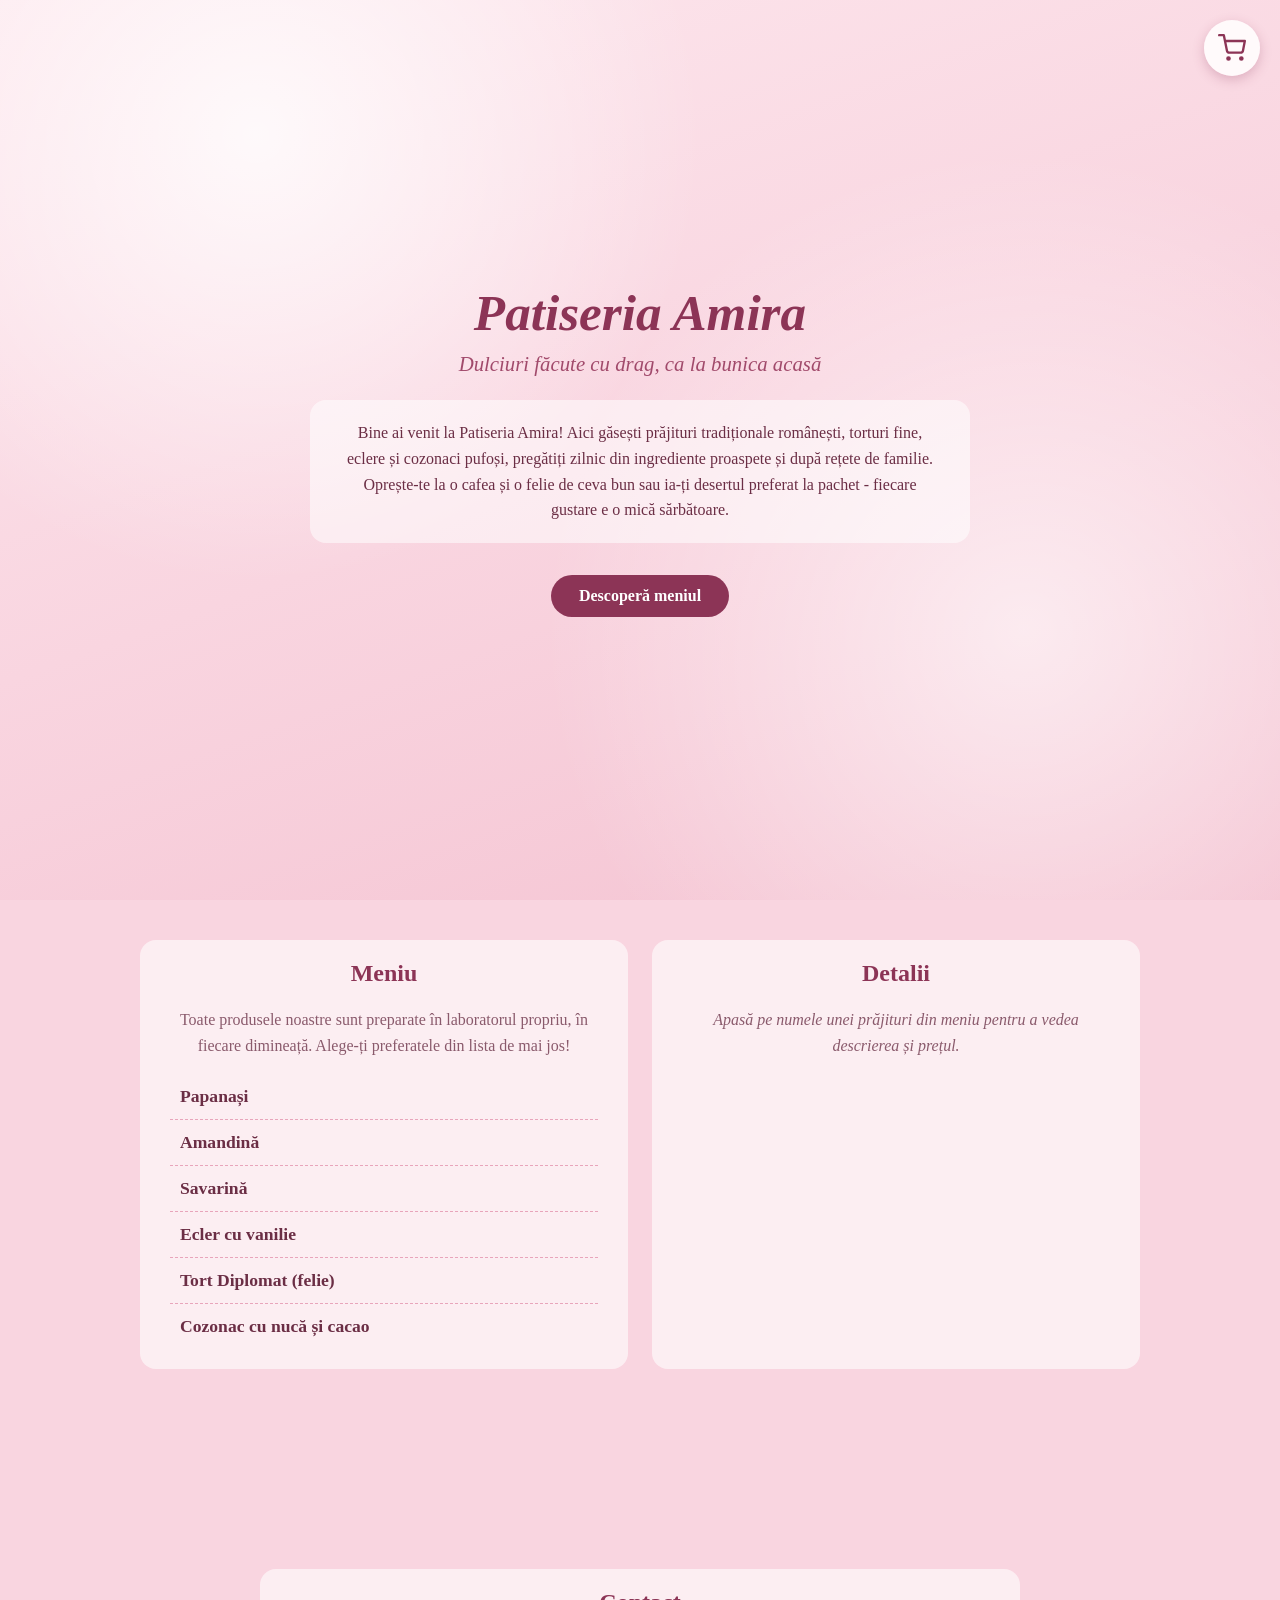
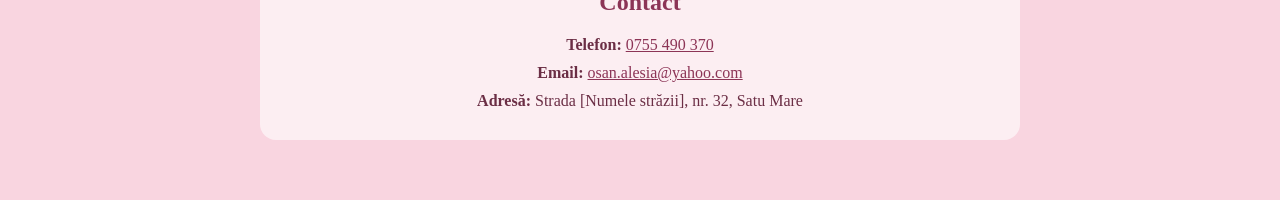
==== index.html @ f15f2f14 "Rename atestat.html to index.html" ====
<!DOCTYPE html>
<html lang="ro">
    <head>
        <meta charset="UTF-8">
        <meta name="viewport" content="width=device-width, initial-scale=1.0">
        <title>Patiseria Amira</title>
        <link rel="stylesheet" href="atestat.css">
    </head>
    <body>
        <a class="cos-icon" href="#cos" aria-label="Coșul de cumpărături">
            <svg viewBox="0 0 24 24" width="28" height="28" fill="none" stroke="currentColor" stroke-width="2" stroke-linecap="round" stroke-linejoin="round">
                <circle cx="9" cy="21" r="1"></circle>
                <circle cx="20" cy="21" r="1"></circle>
                <path d="M1 1h4l2.68 13.39a2 2 0 0 0 2 1.61h9.72a2 2 0 0 0 2-1.61L23 6H6"></path>
            </svg>
            <span class="cos-numar" id="cos-numar" hidden>0</span>
        </a>

        <div id="pagina-principala">
            <section class="bun-venit" id="acasa">
                <h1><b><i>Patiseria Amira</i></b></h1>
                <p class="slogan">Dulciuri făcute cu drag, ca la bunica acasă</p>
                <p class="descriere">
                    Bine ai venit la Patiseria Amira! Aici găsești prăjituri tradiționale românești,
                    torturi fine, eclere și cozonaci pufoși, pregătiți zilnic din ingrediente proaspete
                    și după rețete de familie. Oprește-te la o cafea și o felie de ceva bun
                    sau ia-ți desertul preferat la pachet - fiecare gustare e o mică sărbătoare.
                </p>
                <a class="buton" href="#meniu">Descoperă meniul</a>
            </section>

            <div class="zona-meniu" id="meniu">
                <section class="meniu">
                    <h2>Meniu</h2>
                    <p class="intro">
                        Toate produsele noastre sunt preparate în laboratorul propriu, în fiecare dimineață.
                        Alege-ți preferatele din lista de mai jos!
                    </p>
                    <button class="produs" type="button" data-descriere="Cu smântână și dulceață de afine" data-pret="22">Papanași</button>
                    <button class="produs" type="button" data-descriere="Blat de ciocolată însiropat, cremă fondantă și glazură" data-pret="12">Amandină</button>
                    <button class="produs" type="button" data-descriere="Blat însiropat cu frișcă proaspătă" data-pret="12">Savarină</button>
                    <button class="produs" type="button" data-descriere="Aluat opărit, cremă de vanilie și glazură de ciocolată" data-pret="10">Ecler cu vanilie</button>
                    <button class="produs" type="button" data-descriere="Cremă de vanilie, frișcă și fructe" data-pret="15">Tort Diplomat (felie)</button>
                    <button class="produs" type="button" data-descriere="Făcut în casă, după rețeta tradițională" data-pret="35">Cozonac cu nucă și cacao</button>
                </section>

                <section class="detalii">
                    <h2>Detalii</h2>
                    <p class="indemn" id="detalii-indemn">Apasă pe numele unei prăjituri din meniu pentru a vedea descrierea și prețul.</p>
                    <div id="detalii-continut" hidden>
                        <h3 id="detalii-nume"></h3>
                        <p id="detalii-descriere"></p>
                        <p class="pret" id="detalii-pret"></p>
                        <button class="buton" id="adauga-in-cos" type="button">Adaugă în coș</button>
                    </div>
                </section>
            </div>

            <section class="contact" id="contact">
                <h2>Contact</h2>
                <p><b>Telefon:</b> <a href="tel:+40700000000">0755 490 370</a></p>
                <p><b>Email:</b> <a href="mailto:contact@exemplu.com">osan.alesia@yahoo.com</a></p>
                <p><b>Adresă:</b> Strada [Numele străzii], nr. 32, Satu Mare</p>
            </section>
        </div>

        <section class="pagina-cos" id="cos" hidden>
            <h2>Coșul tău</h2>
            <p class="indemn" id="cos-gol">Coșul este gol. Alege ceva bun din meniu!</p>
            <ul class="cos-lista" id="cos-lista"></ul>
            <p class="cos-total" id="cos-total" hidden>Total: <span id="cos-suma">0</span> lei</p>
            <p class="cos-inapoi"><a class="buton" href="#meniu">← Înapoi la meniu</a></p>
        </section>

        <script src="atestat.js"></script>
    </body>
</html>
---- atestat.css ----
[hidden]
{
    display: none !important;
}
html
{
    scroll-behavior: smooth;
}
body
{
    margin: 0;
    min-height: 100vh;
    background-color: #f9d5e0;
    background-image:
        radial-gradient(circle at 20% 15%, rgba(255, 255, 255, 0.8), transparent 35%),
        radial-gradient(circle at 80% 70%, rgba(255, 255, 255, 0.6), transparent 40%),
        linear-gradient(160deg, #fde8ee 0%, #f9d5e0 50%, #f4c2d1 100%);
    background-attachment: fixed;
    font-family: Georgia, "Times New Roman", serif;
    color: #6b2e45;
}
.bun-venit
{
    min-height: 100vh;
    box-sizing: border-box;
    display: flex;
    flex-direction: column;
    justify-content: center;
    align-items: center;
    text-align: center;
    padding: 40px 20px;
}
.bun-venit h1
{
    margin: 0 0 10px 0;
    font-size: 3.2em;
    color: #8c3456;
}
.slogan
{
    margin: 0 0 24px 0;
    font-size: 1.3em;
    font-style: italic;
    color: #a14a6b;
}
.bun-venit .descriere
{
    max-width: 600px;
    margin: 0 0 32px 0;
    padding: 20px 30px;
    line-height: 1.6;
    background: rgba(255, 255, 255, 0.55);
    border-radius: 16px;
}
.buton
{
    display: inline-block;
    padding: 12px 28px;
    border-radius: 30px;
    border: none;
    background: #8c3456;
    color: #fff;
    text-decoration: none;
    font-family: inherit;
    font-size: inherit;
    font-weight: bold;
    cursor: pointer;
}
.buton:hover
{
    background: #a14a6b;
}
.zona-meniu
{
    display: flex;
    flex-wrap: wrap;
    gap: 24px;
    max-width: 1000px;
    margin: 40px auto;
    padding: 0 20px;
}
.meniu, .detalii
{
    flex: 1 1 300px;
    padding: 20px 30px;
    background: rgba(255, 255, 255, 0.6);
    border-radius: 16px;
}
.meniu h2, .detalii h2
{
    text-align: center;
    color: #8c3456;
    margin-top: 0;
}
.produs
{
    display: block;
    width: 100%;
    padding: 12px 10px;
    border: none;
    border-bottom: 1px dashed #e8a5bb;
    background: none;
    font: inherit;
    font-size: 1.1em;
    font-weight: bold;
    color: inherit;
    text-align: left;
    cursor: pointer;
}
.produs:last-child
{
    border-bottom: none;
}
.produs:hover
{
    background: rgba(232, 165, 187, 0.2);
}
.produs.activ
{
    background: rgba(232, 165, 187, 0.4);
    color: #8c3456;
}
.indemn
{
    text-align: center;
    font-style: italic;
    color: #8a5a6c;
}
.detalii h3
{
    margin: 0 0 12px 0;
    font-size: 1.5em;
    color: #8c3456;
}
.detalii p
{
    line-height: 1.6;
}
.pret
{
    font-size: 1.3em;
    font-weight: bold;
    color: #8c3456;
}
.meniu .intro
{
    text-align: center;
    margin: 0 0 16px 0;
    line-height: 1.6;
    color: #8a5a6c;
}
.contact
{
    max-width: 700px;
    margin: 200px auto 60px auto;
    padding: 20px 30px;
    background: rgba(255, 255, 255, 0.6);
    border-radius: 16px;
    text-align: center;
}
.contact h2
{
    color: #8c3456;
    margin-top: 0;
}
.contact p
{
    margin: 10px 0;
}
.contact a
{
    color: #8c3456;
}
.cos-icon
{
    position: fixed;
    top: 20px;
    right: 20px;
    z-index: 10;
    width: 56px;
    height: 56px;
    display: flex;
    justify-content: center;
    align-items: center;
    border-radius: 50%;
    background: rgba(255, 255, 255, 0.85);
    box-shadow: 0 4px 12px rgba(140, 52, 86, 0.25);
    color: #8c3456;
    text-decoration: none;
}
.cos-icon:hover
{
    background: #fff;
}
.cos-numar
{
    position: absolute;
    top: -4px;
    right: -4px;
    min-width: 22px;
    height: 22px;
    padding: 0 6px;
    box-sizing: border-box;
    border-radius: 11px;
    background: #8c3456;
    color: #fff;
    font-size: 0.8em;
    font-weight: bold;
    line-height: 22px;
    text-align: center;
}
.pagina-cos
{
    max-width: 700px;
    margin: 100px auto 60px auto;
    padding: 20px 30px;
    background: rgba(255, 255, 255, 0.6);
    border-radius: 16px;
}
.pagina-cos h2
{
    text-align: center;
    color: #8c3456;
    margin-top: 0;
}
.cos-lista
{
    list-style: none;
    margin: 0;
    padding: 0;
}
.cos-articol
{
    display: flex;
    align-items: center;
    gap: 16px;
    padding: 12px 0;
    border-bottom: 1px dashed #e8a5bb;
}
.cos-nume
{
    flex: 1;
    font-weight: bold;
}
.cos-cantitate
{
    display: flex;
    align-items: center;
    gap: 8px;
}
.cos-cantitate button
{
    width: 28px;
    height: 28px;
    border: 1px solid #e8a5bb;
    border-radius: 50%;
    background: #fff;
    color: #8c3456;
    font-family: inherit;
    font-size: 1em;
    font-weight: bold;
    line-height: 1;
    cursor: pointer;
}
.cos-cantitate button:hover
{
    background: #fde8ee;
}
.cos-subtotal
{
    min-width: 70px;
    text-align: right;
    font-weight: bold;
    color: #8c3456;
}
.cos-total
{
    margin: 0;
    padding-top: 16px;
    text-align: right;
    font-size: 1.3em;
    font-weight: bold;
    color: #8c3456;
}
.cos-inapoi
{
    margin: 24px 0 0 0;
    text-align: center;
}
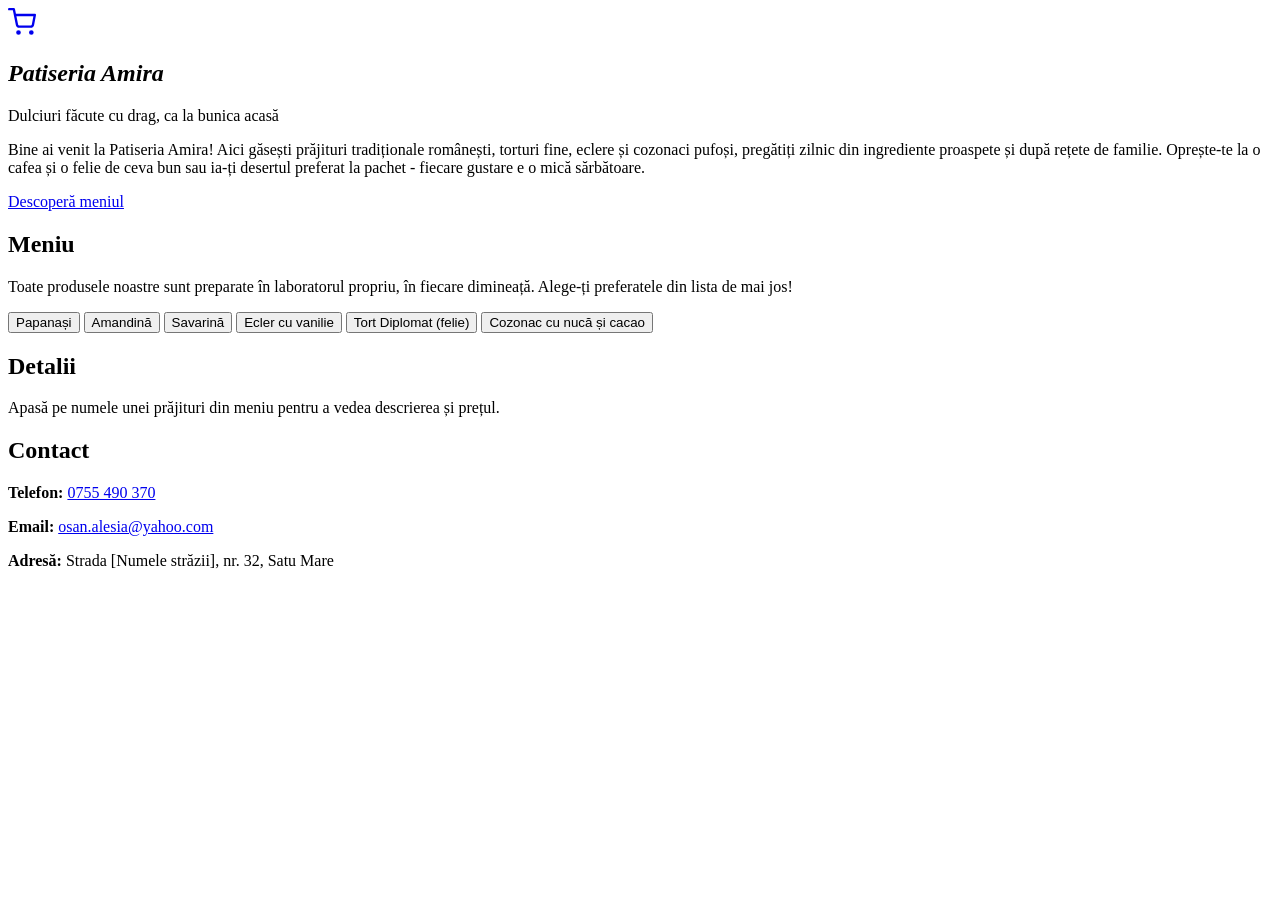
==== commit 9eba5224: "doamne ajuta" ====
--- a/index.html
+++ b/index.html
@@ -4,7 +4,7 @@
         <meta charset="UTF-8">
         <meta name="viewport" content="width=device-width, initial-scale=1.0">
         <title>Patiseria Amira</title>
-        <link rel="stylesheet" href="atestat.css">
+        <link rel="stylesheet" href="css/style.css">
     </head>
     <body>
         <a class="cos-icon" href="#cos" aria-label="Coșul de cumpărături">
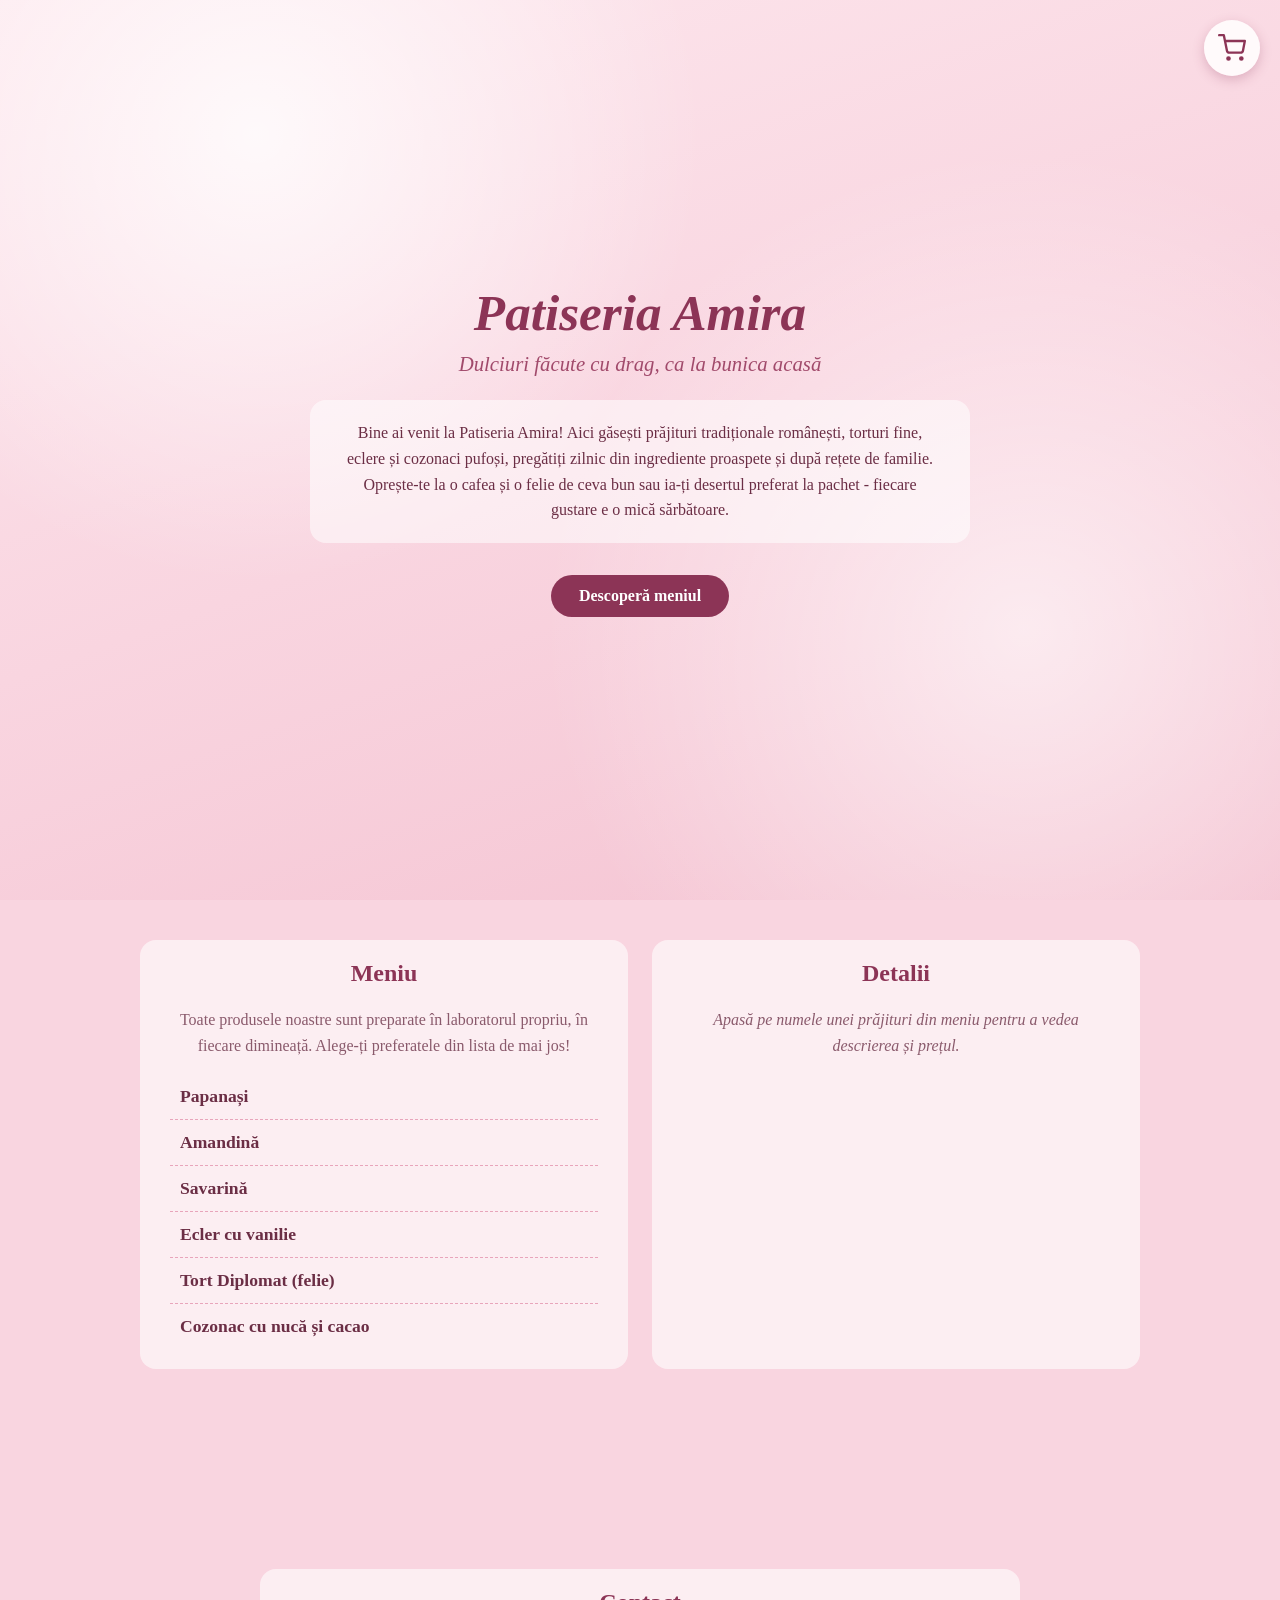
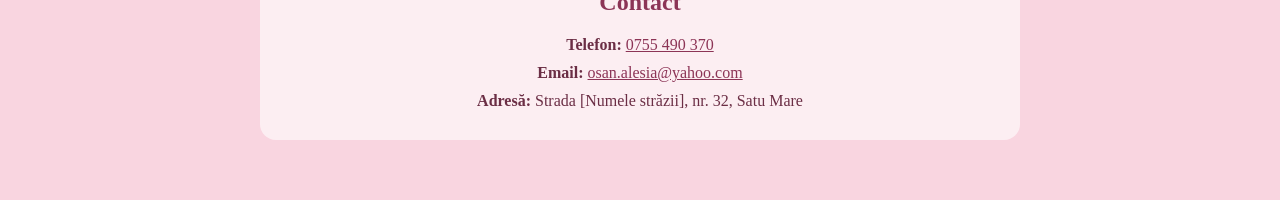
==== commit 3a71aac2: "thoughts and prayers" ====
--- a/index.html
+++ b/index.html
@@ -4,7 +4,7 @@
         <meta charset="UTF-8">
         <meta name="viewport" content="width=device-width, initial-scale=1.0">
         <title>Patiseria Amira</title>
-        <link rel="stylesheet" href="css/style.css">
+        <link rel="stylesheet" href="index.css">
     </head>
     <body>
         <a class="cos-icon" href="#cos" aria-label="Coșul de cumpărături">
@@ -72,6 +72,6 @@
             <p class="cos-inapoi"><a class="buton" href="#meniu">← Înapoi la meniu</a></p>
         </section>
 
-        <script src="atestat.js"></script>
+        <script src="index.js"></script>
     </body>
 </html>
--- a/index.css
+++ b/index.css
@@ -0,0 +1,289 @@
+[hidden]
+{
+    display: none !important;
+}
+html
+{
+    scroll-behavior: smooth;
+}
+body
+{
+    margin: 0;
+    min-height: 100vh;
+    background-color: #f9d5e0;
+    background-image:
+        radial-gradient(circle at 20% 15%, rgba(255, 255, 255, 0.8), transparent 35%),
+        radial-gradient(circle at 80% 70%, rgba(255, 255, 255, 0.6), transparent 40%),
+        linear-gradient(160deg, #fde8ee 0%, #f9d5e0 50%, #f4c2d1 100%);
+    background-attachment: fixed;
+    font-family: Georgia, "Times New Roman", serif;
+    color: #6b2e45;
+}
+.bun-venit
+{
+    min-height: 100vh;
+    box-sizing: border-box;
+    display: flex;
+    flex-direction: column;
+    justify-content: center;
+    align-items: center;
+    text-align: center;
+    padding: 40px 20px;
+}
+.bun-venit h1
+{
+    margin: 0 0 10px 0;
+    font-size: 3.2em;
+    color: #8c3456;
+}
+.slogan
+{
+    margin: 0 0 24px 0;
+    font-size: 1.3em;
+    font-style: italic;
+    color: #a14a6b;
+}
+.bun-venit .descriere
+{
+    max-width: 600px;
+    margin: 0 0 32px 0;
+    padding: 20px 30px;
+    line-height: 1.6;
+    background: rgba(255, 255, 255, 0.55);
+    border-radius: 16px;
+}
+.buton
+{
+    display: inline-block;
+    padding: 12px 28px;
+    border-radius: 30px;
+    border: none;
+    background: #8c3456;
+    color: #fff;
+    text-decoration: none;
+    font-family: inherit;
+    font-size: inherit;
+    font-weight: bold;
+    cursor: pointer;
+}
+.buton:hover
+{
+    background: #a14a6b;
+}
+.zona-meniu
+{
+    display: flex;
+    flex-wrap: wrap;
+    gap: 24px;
+    max-width: 1000px;
+    margin: 40px auto;
+    padding: 0 20px;
+}
+.meniu, .detalii
+{
+    flex: 1 1 300px;
+    padding: 20px 30px;
+    background: rgba(255, 255, 255, 0.6);
+    border-radius: 16px;
+}
+.meniu h2, .detalii h2
+{
+    text-align: center;
+    color: #8c3456;
+    margin-top: 0;
+}
+.produs
+{
+    display: block;
+    width: 100%;
+    padding: 12px 10px;
+    border: none;
+    border-bottom: 1px dashed #e8a5bb;
+    background: none;
+    font: inherit;
+    font-size: 1.1em;
+    font-weight: bold;
+    color: inherit;
+    text-align: left;
+    cursor: pointer;
+}
+.produs:last-child
+{
+    border-bottom: none;
+}
+.produs:hover
+{
+    background: rgba(232, 165, 187, 0.2);
+}
+.produs.activ
+{
+    background: rgba(232, 165, 187, 0.4);
+    color: #8c3456;
+}
+.indemn
+{
+    text-align: center;
+    font-style: italic;
+    color: #8a5a6c;
+}
+.detalii h3
+{
+    margin: 0 0 12px 0;
+    font-size: 1.5em;
+    color: #8c3456;
+}
+.detalii p
+{
+    line-height: 1.6;
+}
+.pret
+{
+    font-size: 1.3em;
+    font-weight: bold;
+    color: #8c3456;
+}
+.meniu .intro
+{
+    text-align: center;
+    margin: 0 0 16px 0;
+    line-height: 1.6;
+    color: #8a5a6c;
+}
+.contact
+{
+    max-width: 700px;
+    margin: 200px auto 60px auto;
+    padding: 20px 30px;
+    background: rgba(255, 255, 255, 0.6);
+    border-radius: 16px;
+    text-align: center;
+}
+.contact h2
+{
+    color: #8c3456;
+    margin-top: 0;
+}
+.contact p
+{
+    margin: 10px 0;
+}
+.contact a
+{
+    color: #8c3456;
+}
+.cos-icon
+{
+    position: fixed;
+    top: 20px;
+    right: 20px;
+    z-index: 10;
+    width: 56px;
+    height: 56px;
+    display: flex;
+    justify-content: center;
+    align-items: center;
+    border-radius: 50%;
+    background: rgba(255, 255, 255, 0.85);
+    box-shadow: 0 4px 12px rgba(140, 52, 86, 0.25);
+    color: #8c3456;
+    text-decoration: none;
+}
+.cos-icon:hover
+{
+    background: #fff;
+}
+.cos-numar
+{
+    position: absolute;
+    top: -4px;
+    right: -4px;
+    min-width: 22px;
+    height: 22px;
+    padding: 0 6px;
+    box-sizing: border-box;
+    border-radius: 11px;
+    background: #8c3456;
+    color: #fff;
+    font-size: 0.8em;
+    font-weight: bold;
+    line-height: 22px;
+    text-align: center;
+}
+.pagina-cos
+{
+    max-width: 700px;
+    margin: 100px auto 60px auto;
+    padding: 20px 30px;
+    background: rgba(255, 255, 255, 0.6);
+    border-radius: 16px;
+}
+.pagina-cos h2
+{
+    text-align: center;
+    color: #8c3456;
+    margin-top: 0;
+}
+.cos-lista
+{
+    list-style: none;
+    margin: 0;
+    padding: 0;
+}
+.cos-articol
+{
+    display: flex;
+    align-items: center;
+    gap: 16px;
+    padding: 12px 0;
+    border-bottom: 1px dashed #e8a5bb;
+}
+.cos-nume
+{
+    flex: 1;
+    font-weight: bold;
+}
+.cos-cantitate
+{
+    display: flex;
+    align-items: center;
+    gap: 8px;
+}
+.cos-cantitate button
+{
+    width: 28px;
+    height: 28px;
+    border: 1px solid #e8a5bb;
+    border-radius: 50%;
+    background: #fff;
+    color: #8c3456;
+    font-family: inherit;
+    font-size: 1em;
+    font-weight: bold;
+    line-height: 1;
+    cursor: pointer;
+}
+.cos-cantitate button:hover
+{
+    background: #fde8ee;
+}
+.cos-subtotal
+{
+    min-width: 70px;
+    text-align: right;
+    font-weight: bold;
+    color: #8c3456;
+}
+.cos-total
+{
+    margin: 0;
+    padding-top: 16px;
+    text-align: right;
+    font-size: 1.3em;
+    font-weight: bold;
+    color: #8c3456;
+}
+.cos-inapoi
+{
+    margin: 24px 0 0 0;
+    text-align: center;
+}
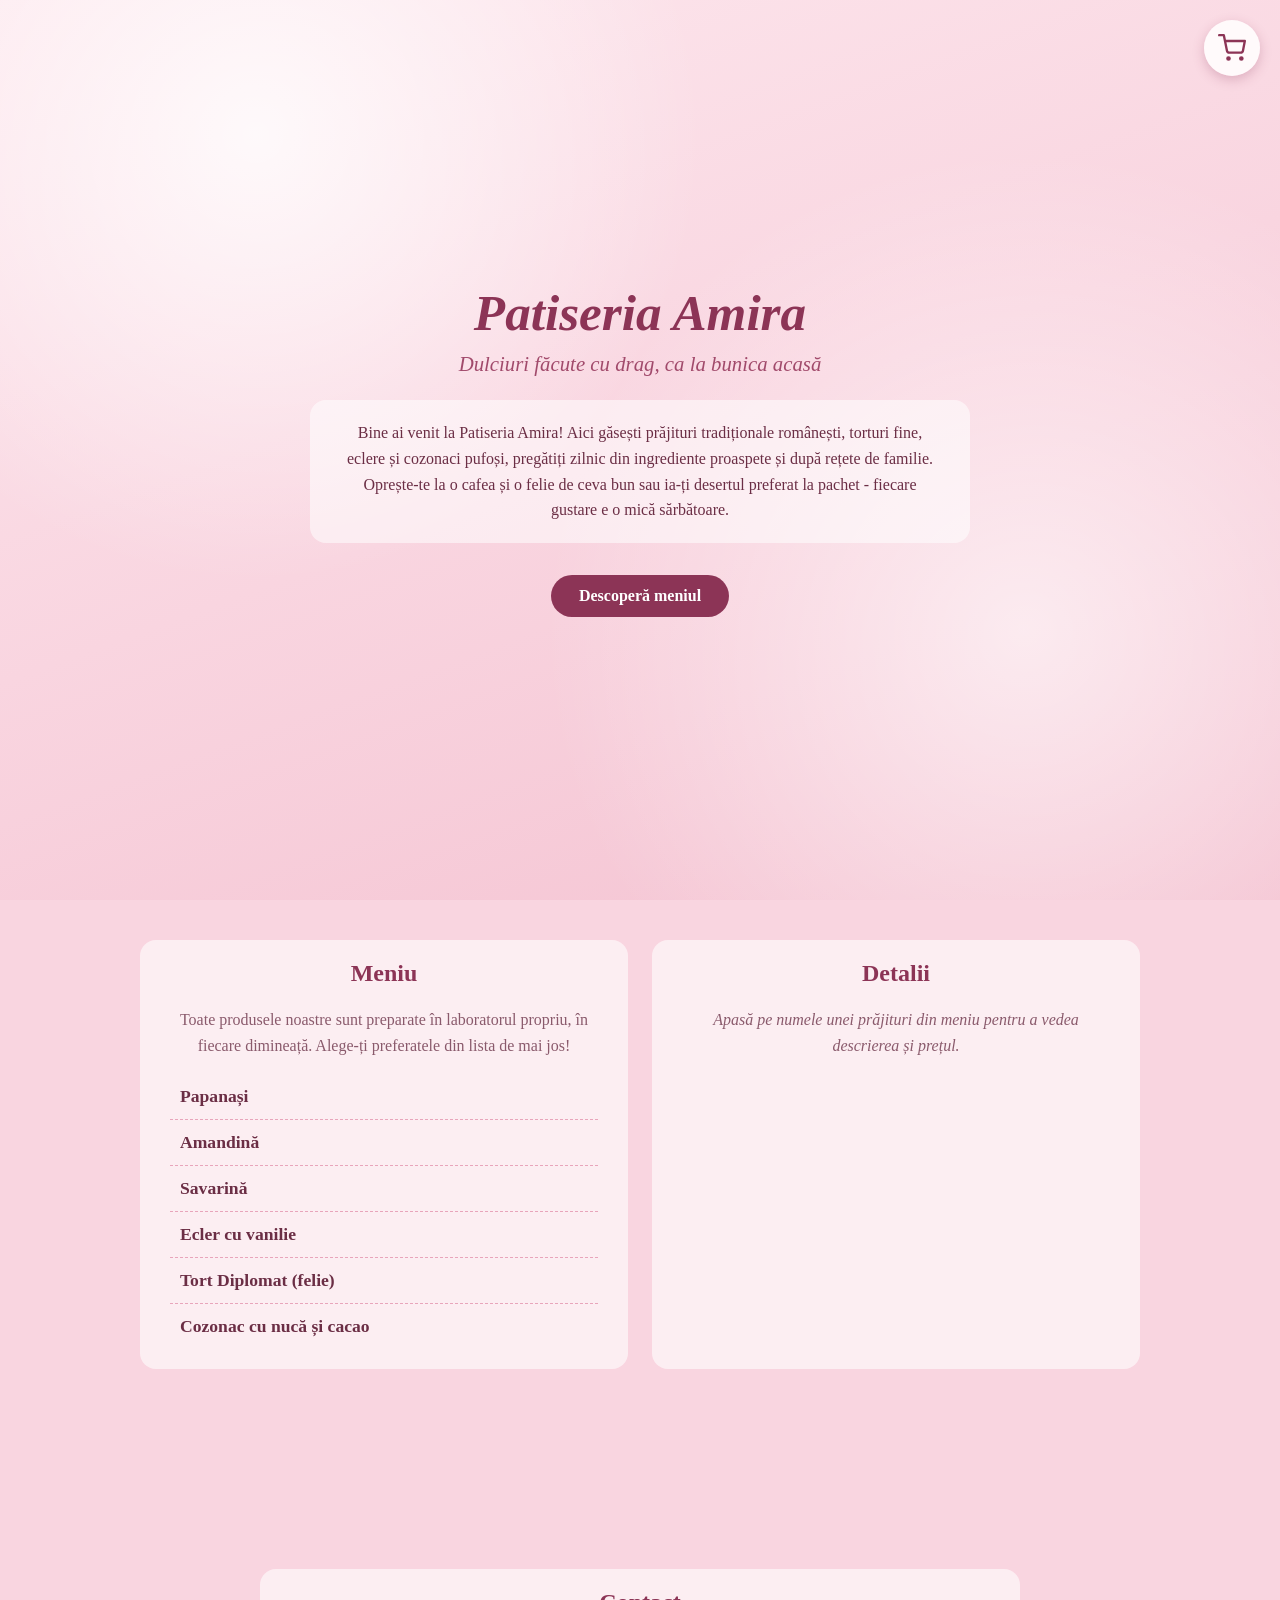
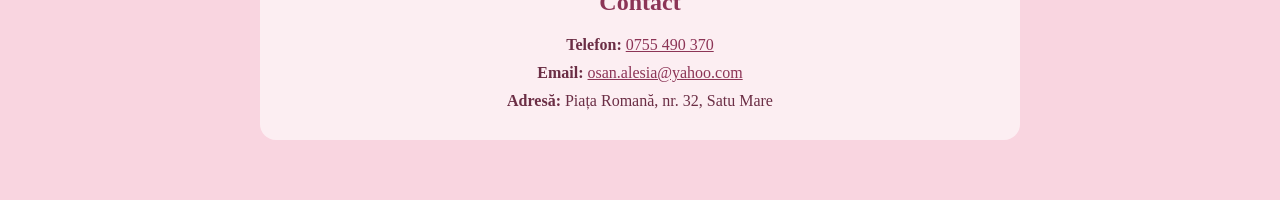
==== commit 04bcb73f: "almost there" ====
--- a/index.html
+++ b/index.html
@@ -60,7 +60,7 @@
                 <h2>Contact</h2>
                 <p><b>Telefon:</b> <a href="tel:+40700000000">0755 490 370</a></p>
                 <p><b>Email:</b> <a href="mailto:contact@exemplu.com">osan.alesia@yahoo.com</a></p>
-                <p><b>Adresă:</b> Strada [Numele străzii], nr. 32, Satu Mare</p>
+                <p><b>Adresă:</b> Piața Romană, nr. 32, Satu Mare</p>
             </section>
         </div>
 
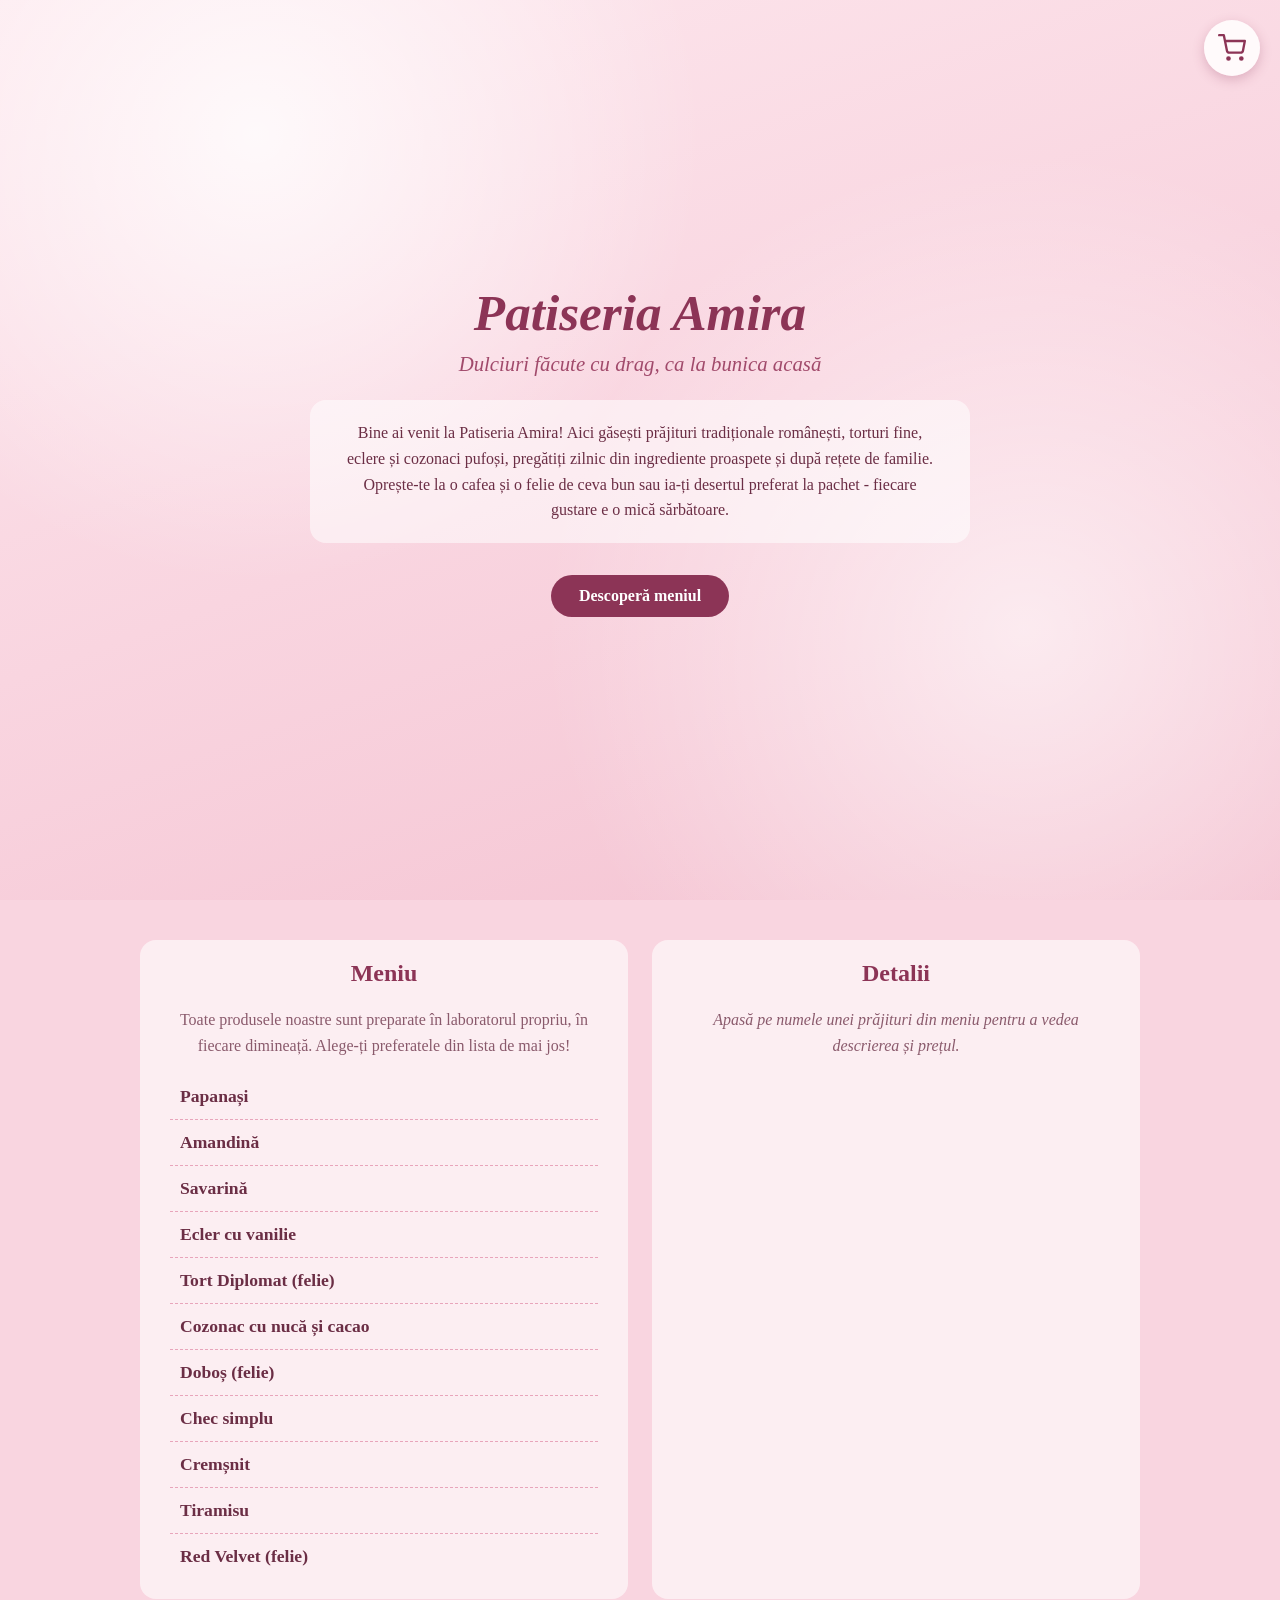
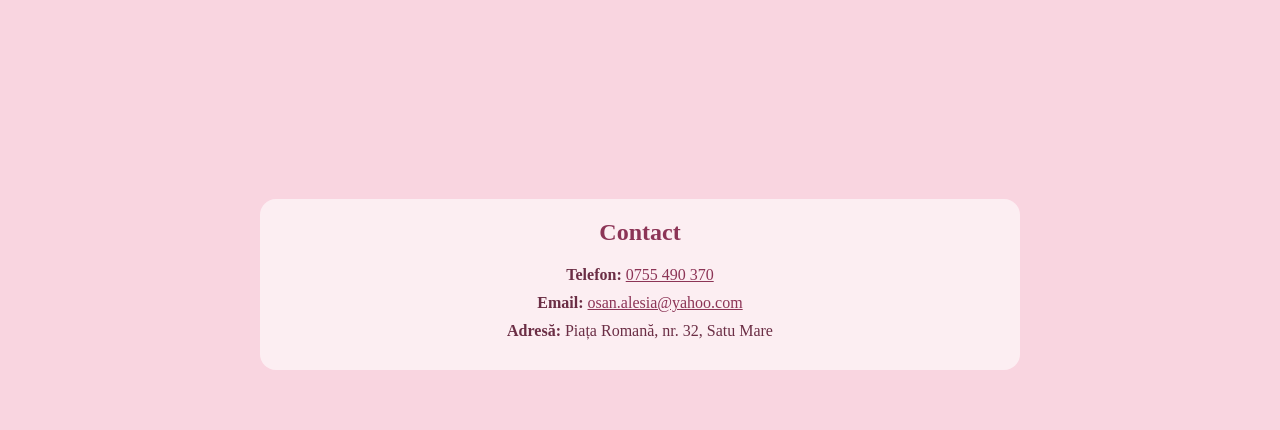
==== commit f691a90d: "final changes" ====
--- a/index.html
+++ b/index.html
@@ -38,10 +38,15 @@
                     </p>
                     <button class="produs" type="button" data-descriere="Cu smântână și dulceață de afine" data-pret="22">Papanași</button>
                     <button class="produs" type="button" data-descriere="Blat de ciocolată însiropat, cremă fondantă și glazură" data-pret="12">Amandină</button>
-                    <button class="produs" type="button" data-descriere="Blat însiropat cu frișcă proaspătă" data-pret="12">Savarină</button>
+                    <button class="produs" type="button" data-descriere="Blat însiropat cu frișcă proaspătă" data-pret="11">Savarină</button>
                     <button class="produs" type="button" data-descriere="Aluat opărit, cremă de vanilie și glazură de ciocolată" data-pret="10">Ecler cu vanilie</button>
-                    <button class="produs" type="button" data-descriere="Cremă de vanilie, frișcă și fructe" data-pret="15">Tort Diplomat (felie)</button>
-                    <button class="produs" type="button" data-descriere="Făcut în casă, după rețeta tradițională" data-pret="35">Cozonac cu nucă și cacao</button>
+                    <button class="produs" type="button" data-descriere="Cremă de vanilie, frișcă și fructe" data-pret="13">Tort Diplomat (felie)</button>
+                    <button class="produs" type="button" data-descriere="Făcut în casă, după rețeta tradițională" data-pret="20">Cozonac cu nucă și cacao</button>
+                    <button class="produs" type="button" data-descriere="Desert format din șase foi subțiri de pandișpan, umplute cu cinci straturi de cremă bogată de ciocolată cu unt și acoperite cu o crustă crocantă de zahăr caramelizat" data-pret="12">Doboș (felie)</button>
+                    <button class="produs" type="button" data-descriere="Extrem de pufos la interior, dar cu o crustă ușor crocantă la exterior. Curat, natural și pufos, exact așa cum îl făcea bunica, dar cu o notă modernă, elegantă." data-pret="18">Chec simplu</button>
+                    <button class="produs" type="button" data-descriere="Două foi crocante de aluat foietaj și un strat gros de cremă fină de vanilie" data-pret="9">Cremșnit</button>
+                    <button class="produs" type="button" data-descriere="Desert tradițional italian renumit în întreaga lume pentru textura sa cremoasă, fină și echilibrul perfect dintre dulceața discretă și aroma intensă de cafea" data-pret="12">Tiramisu</button>
+                    <button class="produs" type="button" data-descriere="Blat pufos de culoare roșie, combinat cu cremă fină de brânză și ciocolată albă." data-pret="13">Red Velvet (felie)</button>
                 </section>
 
                 <section class="detalii">
@@ -58,8 +63,8 @@
 
             <section class="contact" id="contact">
                 <h2>Contact</h2>
-                <p><b>Telefon:</b> <a href="tel:+40700000000">0755 490 370</a></p>
-                <p><b>Email:</b> <a href="mailto:contact@exemplu.com">osan.alesia@yahoo.com</a></p>
+                <p><b>Telefon:</b> <a href="tel:+40755490370">0755 490 370</a></p>
+                <p><b>Email:</b> <a href="mailto:osan.alesia@yahoo.com" id="email-contact">osan.alesia@yahoo.com</a></p>
                 <p><b>Adresă:</b> Piața Romană, nr. 32, Satu Mare</p>
             </section>
         </div>
@@ -69,7 +74,17 @@
             <p class="indemn" id="cos-gol">Coșul este gol. Alege ceva bun din meniu!</p>
             <ul class="cos-lista" id="cos-lista"></ul>
             <p class="cos-total" id="cos-total" hidden>Total: <span id="cos-suma">0</span> lei</p>
-            <p class="cos-inapoi"><a class="buton" href="#meniu">← Înapoi la meniu</a></p>
+            <div class="cos-actiuni">
+                <a class="buton" href="#meniu">← Înapoi la meniu</a>
+                <button class="buton" id="plaseaza-comanda" type="button" hidden>Plasează comanda</button>
+            </div>
+            <div class="cos-trimitere" id="cos-trimitere" hidden>
+                <p>Cum vrei să trimiți comanda?</p>
+                <div class="cos-actiuni">
+                    <a class="buton buton-secundar" id="trimite-gmail" href="#" target="_blank" rel="noopener">Trimite prin Gmail</a>
+                    <a class="buton buton-secundar" id="trimite-aplicatie" href="#">Deschide aplicația de email</a>
+                </div>
+            </div>
         </section>
 
         <script src="index.js"></script>
--- a/index.css
+++ b/index.css
@@ -69,6 +69,17 @@
 .buton:hover
 {
     background: #a14a6b;
+}
+.buton-secundar
+{
+    padding: 10px 26px;
+    border: 2px solid #8c3456;
+    background: #fff;
+    color: #8c3456;
+}
+.buton-secundar:hover
+{
+    background: #fde8ee;
 }
 .zona-meniu
 {
@@ -282,8 +293,28 @@
     font-weight: bold;
     color: #8c3456;
 }
-.cos-inapoi
-{
+.cos-actiuni
+{
+    display: flex;
+    flex-wrap: wrap;
+    justify-content: center;
+    gap: 12px;
     margin: 24px 0 0 0;
-    text-align: center;
-}
+}
+.cos-trimitere
+{
+    margin: 20px 0 0 0;
+    padding-top: 16px;
+    border-top: 1px dashed #e8a5bb;
+    text-align: center;
+}
+.cos-trimitere p
+{
+    margin: 0 0 12px 0;
+    font-style: italic;
+    color: #8a5a6c;
+}
+.cos-trimitere .cos-actiuni
+{
+    margin: 0;
+}
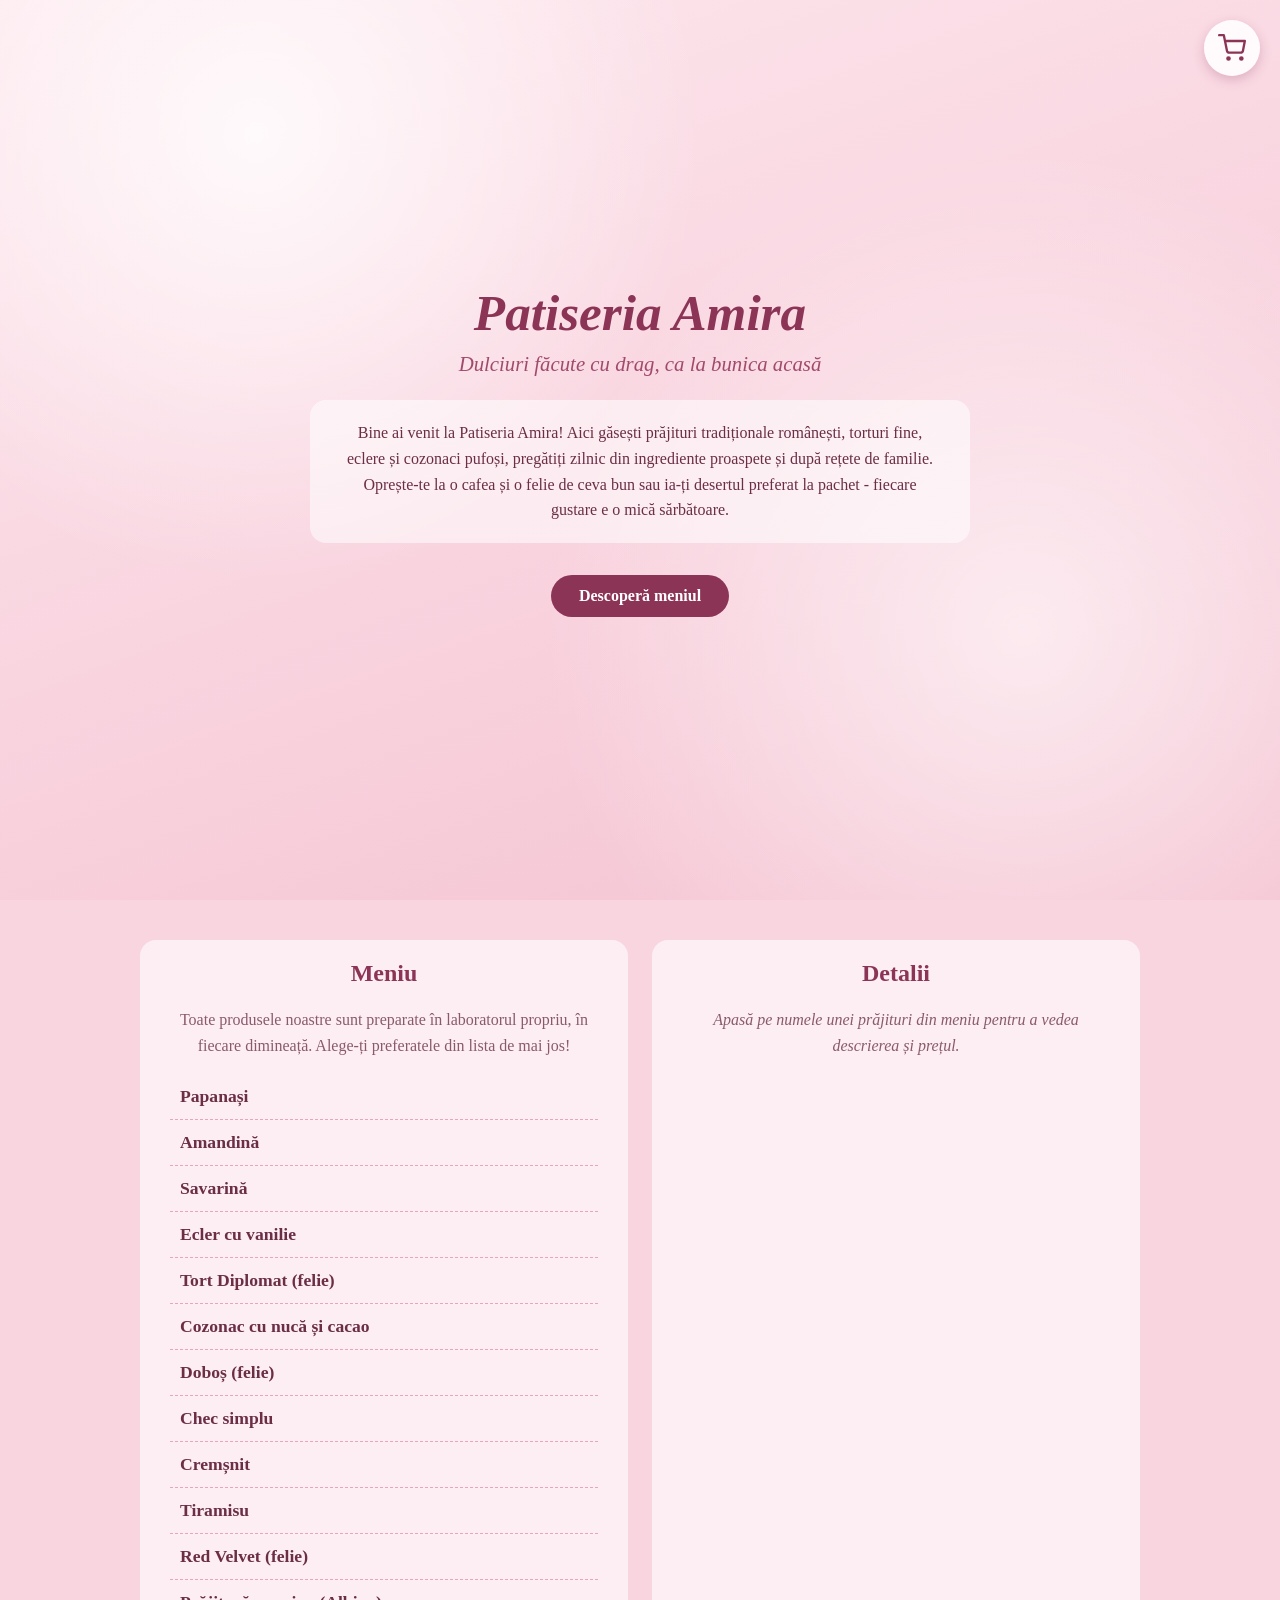
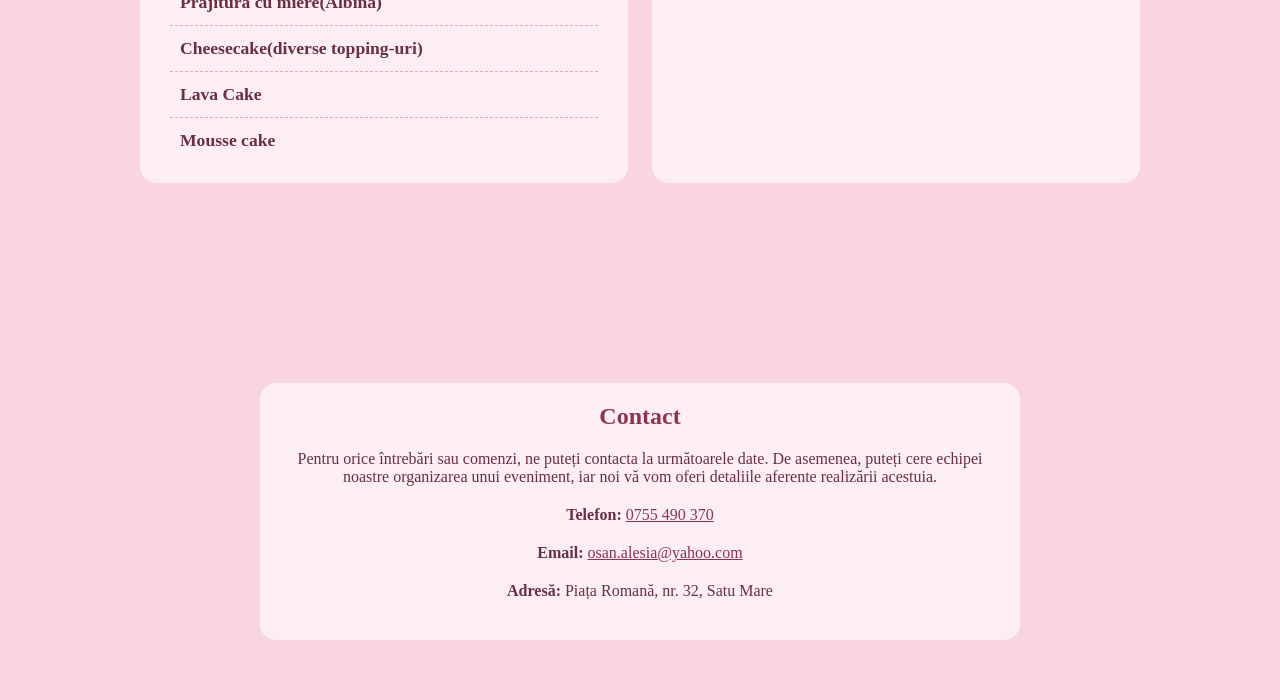
==== commit 844bc8c6: "imagini adaugate" ====
--- a/index.html
+++ b/index.html
@@ -36,23 +36,106 @@
                         Toate produsele noastre sunt preparate în laboratorul propriu, în fiecare dimineață.
                         Alege-ți preferatele din lista de mai jos!
                     </p>
-                    <button class="produs" type="button" data-descriere="Cu smântână și dulceață de afine" data-pret="22">Papanași</button>
-                    <button class="produs" type="button" data-descriere="Blat de ciocolată însiropat, cremă fondantă și glazură" data-pret="12">Amandină</button>
-                    <button class="produs" type="button" data-descriere="Blat însiropat cu frișcă proaspătă" data-pret="11">Savarină</button>
-                    <button class="produs" type="button" data-descriere="Aluat opărit, cremă de vanilie și glazură de ciocolată" data-pret="10">Ecler cu vanilie</button>
-                    <button class="produs" type="button" data-descriere="Cremă de vanilie, frișcă și fructe" data-pret="13">Tort Diplomat (felie)</button>
-                    <button class="produs" type="button" data-descriere="Făcut în casă, după rețeta tradițională" data-pret="20">Cozonac cu nucă și cacao</button>
-                    <button class="produs" type="button" data-descriere="Desert format din șase foi subțiri de pandișpan, umplute cu cinci straturi de cremă bogată de ciocolată cu unt și acoperite cu o crustă crocantă de zahăr caramelizat" data-pret="12">Doboș (felie)</button>
-                    <button class="produs" type="button" data-descriere="Extrem de pufos la interior, dar cu o crustă ușor crocantă la exterior. Curat, natural și pufos, exact așa cum îl făcea bunica, dar cu o notă modernă, elegantă." data-pret="18">Chec simplu</button>
-                    <button class="produs" type="button" data-descriere="Două foi crocante de aluat foietaj și un strat gros de cremă fină de vanilie" data-pret="9">Cremșnit</button>
-                    <button class="produs" type="button" data-descriere="Desert tradițional italian renumit în întreaga lume pentru textura sa cremoasă, fină și echilibrul perfect dintre dulceața discretă și aroma intensă de cafea" data-pret="12">Tiramisu</button>
-                    <button class="produs" type="button" data-descriere="Blat pufos de culoare roșie, combinat cu cremă fină de brânză și ciocolată albă." data-pret="13">Red Velvet (felie)</button>
+                    <button class="produs" type="button"
+                            data-descriere="Cu smântână și dulceață de afine"
+                            data-pret="22"
+                            data-imagine="imagini/papanasi.jpg"
+                            data-credit="Jamila Cuisine (jamilacuisine.ro)"
+                            data-sursa="https://jamilacuisine.ro/papanasi-pufosi-cu-branza-de-vaci-deliciul-copilariei-reteta-video/">Papanași</button>
+                    <button class="produs" type="button"
+                            data-descriere="Blat de ciocolată însiropat, cremă fondantă și glazură"
+                            data-pret="12"
+                            data-imagine="imagini/amandina.jpg"
+                            data-credit="Jamila Cuisine (jamilacuisine.ro)"
+                            data-sursa="https://jamilacuisine.ro/amandina-de-casa-gustoasa-si-bine-insiropata-reteta-video/">Amandină</button>
+                    <button class="produs" type="button"
+                            data-descriere="Blat însiropat cu frișcă proaspătă"
+                            data-pret="11"
+                            data-imagine="imagini/savarina.jpg"
+                            data-credit="JamilaCuisine (YouTube)"
+                            data-sursa="https://www.youtube.com/watch?v=m30L2KbPrLQ">Savarină</button>
+                    <button class="produs" type="button"
+                            data-descriere="Aluat opărit, cremă de vanilie și glazură de ciocolată"
+                            data-pret="10"
+                            data-imagine="imagini/ecler.jpg"
+                            data-credit="Azh7, domeniu public · Wikimedia Commons"
+                            data-sursa="https://commons.wikimedia.org/wiki/File:Ecler.jpg">Ecler cu vanilie</button>
+                    <button class="produs" type="button"
+                            data-descriere="Cremă de vanilie, frișcă și fructe"
+                            data-pret="13"
+                            data-imagine="imagini/tort_diplomat.jpg"
+                            data-credit="Jamila Cuisine (jamilacuisine.ro)"
+                            data-sursa="https://jamilacuisine.ro/tort-diplomat-cu-fructe-de-padure-fara-coacere-reteta-video/">Tort Diplomat (felie)</button>
+                    <button class="produs" type="button"
+                            data-descriere="Făcut în casă, după rețeta tradițională"
+                            data-pret="20"
+                            data-imagine="imagini/cozonac-nuca-si-cacao.jpg"
+                            data-credit="Laura Adamache (lauraadamache.ro)"
+                            data-sursa="https://www.lauraadamache.ro/2015/03/cozonac-de-post.html">Cozonac cu nucă și cacao</button>
+                    <button class="produs" type="button"
+                            data-descriere="Desert format din șase foi subțiri de pandișpan, umplute cu cinci straturi de cremă bogată de ciocolată cu unt și acoperite cu o crustă crocantă de zahăr caramelizat"
+                            data-pret="12"
+                            data-imagine="imagini/dobos.jpg"
+                            data-credit="Savori Urbane (YouTube)"
+                            data-sursa="https://www.youtube.com/watch?v=wuJGs66Ts5Y">Doboș (felie)</button>
+                    <button class="produs" type="button"
+                            data-descriere="Extrem de pufos la interior, dar cu o crustă ușor crocantă la exterior. Curat, natural și pufos, exact așa cum îl făcea bunica, dar cu o notă modernă, elegantă."
+                            data-pret="18"
+                            data-imagine="imagini/chec.jpg"
+                            data-credit="Jamila Cuisine (jamilacuisine.ro)"
+                            data-sursa="https://jamilacuisine.ro/chec-pufos-cu-cacao-reteta-video/">Chec simplu</button>
+                    <button class="produs" type="button"
+                            data-descriere="Două foi crocante de aluat foietaj și un strat gros de cremă fină de vanilie"
+                            data-pret="9"
+                            data-imagine="imagini/cremsnit.jpg"
+                            data-credit="Delicatesa (delicatesa.ro)"
+                            data-sursa="https://www.delicatesa.ro/retete/cremsnit-2612">Cremșnit</button>
+                    <button class="produs" type="button"
+                            data-descriere="Desert tradițional italian renumit în întreaga lume pentru textura sa cremoasă, fină și echilibrul perfect dintre dulceața discretă și aroma intensă de cafea"
+                            data-pret="12"
+                            data-imagine="imagini/tiramisu.jpg"
+                            data-credit="Bunsen Burner Bakery (bunsenburnerbakery.com)"
+                            data-sursa="https://www.bunsenburnerbakery.com/easy-traditional-tiramisu/">Tiramisu</button>
+                    <button class="produs" type="button"
+                            data-descriere="Blat pufos de culoare roșie, combinat cu cremă fină de brânză și ciocolată albă."
+                            data-pret="13"
+                            data-imagine="imagini/red-velvet-cake.jpg"
+                            data-credit="Simply Trini Cooking (simplytrinicooking.com)"
+                            data-sursa="https://www.simplytrinicooking.com/red-velvet-cake-a-slice-of-elegance/">Red Velvet (felie)</button>
+                    <button class="produs" type="button"
+                            data-descriere="Prajitură cu foi din miere caramelizate, lapte, lămâie și gem de prune"
+                            data-pret="9"
+                            data-imagine="imagini/prajitura-cu-miere.jpg"
+                            data-credit="Gustos (gustos.ro)"
+                            data-sursa="https://www.gustos.ro/retete-culinare/prajitura-albinita-cu-foi-cu-miere-si-crema-de-gris-reteta-clasica-simpla-si-delicioasa.html">Prăjitură cu miere(Albina)</button>
+                    <button class="produs" type="button"
+                            data-descriere="Desert delicios și popular, format dintr-o bază crocantă de biscuiți și un strat bogat, cremos, de cremă de brânză"
+                            data-pret="14"
+                            data-imagine="imagini/cheesecake.jpg"
+                            data-credit="Lorena Masso, Serious Eats (seriouseats.com)"
+                            data-sursa="https://www.seriouseats.com/">Cheesecake(diverse topping-uri)</button>
+                    <button class="produs" type="button"
+                            data-descriere="Desert rafinat, format dintr-o prăjitură cu exterior pufos și un miez fierbinte de ciocolată lichidă care curge la tăiere."
+                            data-pret="15"
+                            data-imagine="imagini/lava-cake.jpg"
+                            data-credit="Jamila Cuisine (jamilacuisine.ro)"
+                            data-sursa="https://jamilacuisine.ro/lava-cake-vulcan-de-ciocolata-reteta-video/">Lava Cake</button>
+                    <button class="produs" type="button"
+                            data-descriere="Conține o bază (din blat de pandișpan, biscuiți sfărâmați cu unt sau foaie crocantă) și unul sau mai multe straturi de mousse (pe bază de ciocolată, piure de fructe, vanilie sau cafea)"
+                            data-pret="13"
+                            data-imagine="imagini/mousse.jpg"
+                            data-credit="Rich And Delish (richanddelish.com)"
+                            data-sursa="https://richanddelish.com/chocolate-mousse-cake/">Mousse cake</button>
                 </section>
 
                 <section class="detalii">
                     <h2>Detalii</h2>
                     <p class="indemn" id="detalii-indemn">Apasă pe numele unei prăjituri din meniu pentru a vedea descrierea și prețul.</p>
                     <div id="detalii-continut" hidden>
+                        <figure class="detalii-foto" id="detalii-foto" hidden>
+                            <img id="detalii-imagine" alt="">
+                            <figcaption>Foto: <a id="detalii-credit" href="#" target="_blank" rel="noopener"></a></figcaption>
+                        </figure>
                         <h3 id="detalii-nume"></h3>
                         <p id="detalii-descriere"></p>
                         <p class="pret" id="detalii-pret"></p>
@@ -63,6 +146,7 @@
 
             <section class="contact" id="contact">
                 <h2>Contact</h2>
+                <p>Pentru orice întrebări sau comenzi, ne puteți contacta la următoarele date. De asemenea, puteți cere echipei noastre organizarea unui eveniment, iar noi vă vom oferi detaliile aferente realizării acestuia.</p>
                 <p><b>Telefon:</b> <a href="tel:+40755490370">0755 490 370</a></p>
                 <p><b>Email:</b> <a href="mailto:osan.alesia@yahoo.com" id="email-contact">osan.alesia@yahoo.com</a></p>
                 <p><b>Adresă:</b> Piața Romană, nr. 32, Satu Mare</p>
--- a/index.css
+++ b/index.css
@@ -137,6 +137,30 @@
     font-style: italic;
     color: #8a5a6c;
 }
+.detalii-foto
+{
+    margin: 0 0 16px 0;
+}
+.detalii-foto img
+{
+    display: block;
+    width: 100%;
+    aspect-ratio: 4 / 3;
+    object-fit: cover;
+    border-radius: 12px;
+    background: rgba(232, 165, 187, 0.3);
+}
+.detalii-foto figcaption
+{
+    margin-top: 6px;
+    font-size: 0.75em;
+    text-align: right;
+    color: #8a5a6c;
+}
+.detalii-foto a
+{
+    color: inherit;
+}
 .detalii h3
 {
     margin: 0 0 12px 0;
@@ -176,7 +200,7 @@
 }
 .contact p
 {
-    margin: 10px 0;
+    margin: 20px 0;
 }
 .contact a
 {
